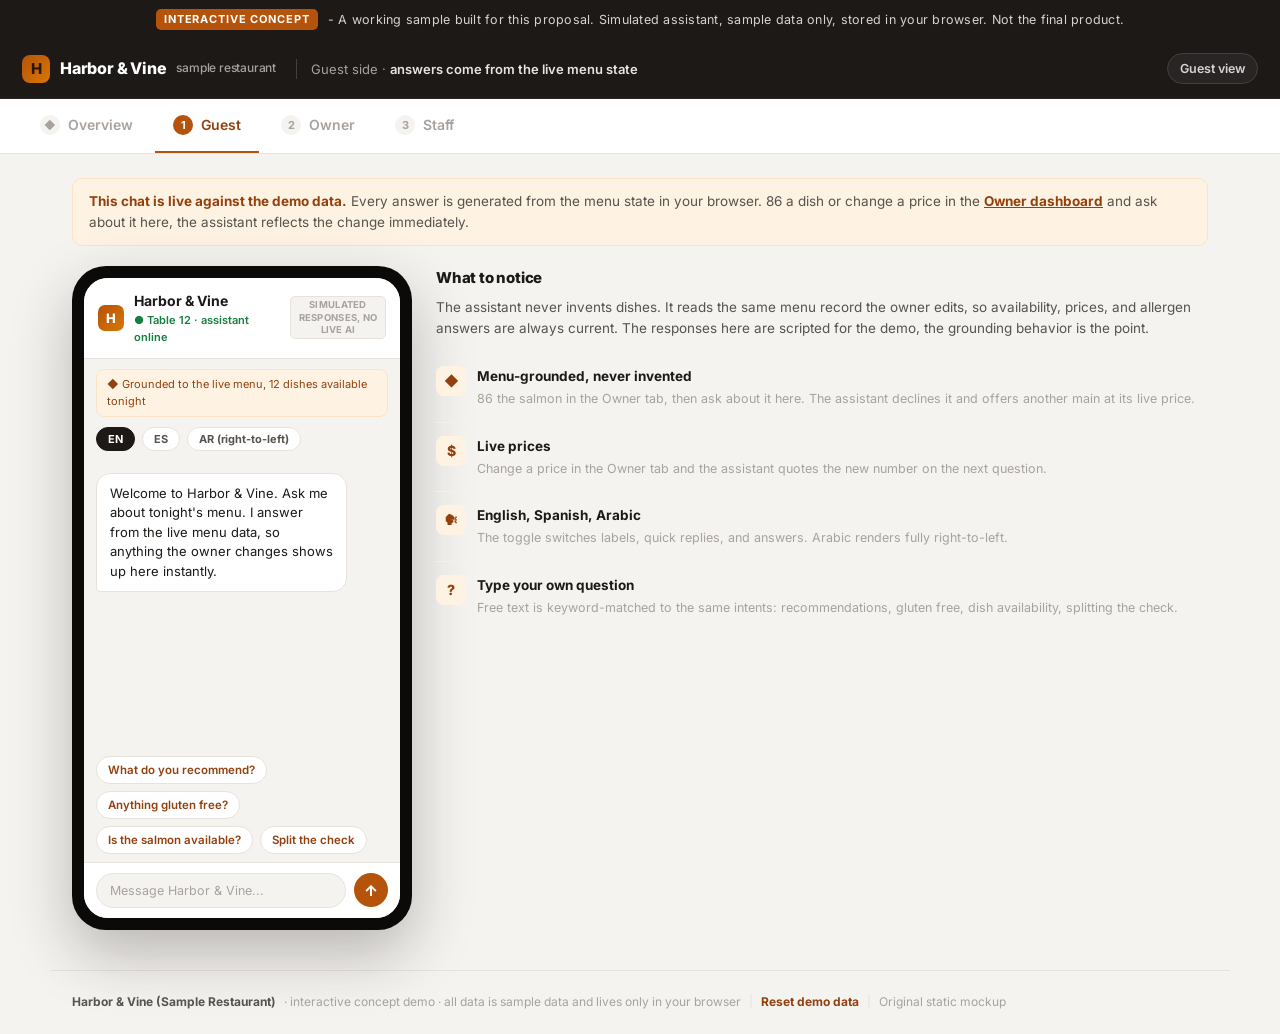
==== guest.html @ 10cc9300 "Upgrade static mockup to working interactive demo app Guest assistant, owner dashboard, and staff fe" ====
<!DOCTYPE html>
<html lang="en">
<head>
<meta charset="utf-8">
<meta name="viewport" content="width=device-width, initial-scale=1">
<title>AI Hospitality Assistant - Interactive Concept - Guest</title>
<link rel="preconnect" href="https://fonts.googleapis.com">
<link rel="preconnect" href="https://fonts.gstatic.com" crossorigin>
<link href="https://fonts.googleapis.com/css2?family=Inter:wght@400;500;600;700;800&display=swap" rel="stylesheet">
<link rel="stylesheet" href="shared/styles.css">
</head>
<body>

<div class="banner"><span class="pill">Interactive concept</span> - A working sample built for this proposal. Simulated assistant, sample data only, stored in your browser. Not the final product.</div>

<div class="top">
  <div class="logo"><span class="mark">H</span> Harbor &amp; Vine <span class="sub">sample restaurant</span></div>
  <div class="ctx">Guest side · <b>answers come from the live menu state</b></div>
  <div class="right"><span class="role">Guest view</span></div>
</div>

<nav class="tabs">
  <a class="tab" href="index.html"><span class="num">◆</span> Overview</a>
  <a class="tab on" href="guest.html"><span class="num">1</span> Guest</a>
  <a class="tab" href="owner.html"><span class="num">2</span> Owner</a>
  <a class="tab" href="staff.html"><span class="num">3</span> Staff</a>
</nav>

<div class="wrap">
  <div class="flow"><b>This chat is live against the demo data.</b> Every answer is generated from the menu state in your browser. 86 a dish or change a price in the <a href="owner.html" style="text-decoration:underline;"><b>Owner dashboard</b></a> and ask about it here, the assistant reflects the change immediately.</div>

  <div class="gcols">
    <div class="phone">
      <div class="screen">
        <div class="gbar">
          <span class="gm">H</span>
          <div><div class="gt">Harbor &amp; Vine</div><div class="gs" id="gStatus">● Table 12 · assistant online</div></div>
          <span class="sim" id="gSim">Simulated responses, no live AI</span>
        </div>
        <div class="ground" id="gGround">◆ Grounded to the live menu</div>
        <div class="langrow" id="gLangs">
          <button type="button" class="lang on" data-lang="en">EN</button>
          <button type="button" class="lang" data-lang="es">ES</button>
          <button type="button" class="lang" data-lang="ar">AR (right-to-left)</button>
        </div>
        <div class="chat" id="gChat" aria-live="polite"></div>
        <div class="chips" id="gChips"></div>
        <form class="ginput" id="gForm">
          <input type="text" id="gInput" autocomplete="off" placeholder="Message Harbor &amp; Vine..." aria-label="Message the assistant">
          <button type="submit" class="gsend" id="gSend" aria-label="Send">↑</button>
        </form>
      </div>
    </div>

    <div class="gside">
      <h3>What to notice</h3>
      <p>The assistant never invents dishes. It reads the same menu record the owner edits, so availability, prices, and allergen answers are always current. The responses here are scripted for the demo, the grounding behavior is the point.</p>
      <div class="feat"><span class="fi">◆</span><div class="fb"><b>Menu-grounded, never invented</b><span>86 the salmon in the Owner tab, then ask about it here. The assistant declines it and offers another main at its live price.</span></div></div>
      <div class="feat"><span class="fi">$</span><div class="fb"><b>Live prices</b><span>Change a price in the Owner tab and the assistant quotes the new number on the next question.</span></div></div>
      <div class="feat"><span class="fi">🗣</span><div class="fb"><b>English, Spanish, Arabic</b><span>The toggle switches labels, quick replies, and answers. Arabic renders fully right-to-left.</span></div></div>
      <div class="feat"><span class="fi">?</span><div class="fb"><b>Type your own question</b><span>Free text is keyword-matched to the same intents: recommendations, gluten free, dish availability, splitting the check.</span></div></div>
    </div>
  </div>
</div>

<div class="foot">
  <b>Harbor &amp; Vine (Sample Restaurant)</b> · interactive concept demo · all data is sample data and lives only in your browser
  <span class="sp">|</span> <a class="reset" href="#" data-reset-demo>Reset demo data</a>
  <span class="sp">|</span> <a href="legacy.html">Original static mockup</a>
</div>

<script src="shared/app.js"></script>
<script>
(function () {
  'use strict';

  var chat = document.getElementById('gChat');
  var chipsBox = document.getElementById('gChips');
  var form = document.getElementById('gForm');
  var input = document.getElementById('gInput');
  var langRow = document.getElementById('gLangs');
  var groundEl = document.getElementById('gGround');
  var statusEl = document.getElementById('gStatus');
  var simEl = document.getElementById('gSim');
  if (!chat || !chipsBox || !form || !input) { return; }

  var lang = 'en';

  /* ---------- Language pack ---------- */

  var I18N = {
    en: {
      dir: 'ltr',
      status: '● Table 12 · assistant online',
      sim: 'Simulated responses, no live AI',
      placeholder: 'Message Harbor & Vine...',
      grounded: function (n) { return '◆ Grounded to the live menu, ' + n + ' dishes available tonight'; },
      chips: [
        { label: 'What do you recommend?', intent: 'recommend' },
        { label: 'Anything gluten free?', intent: 'gluten' },
        { label: 'Is the salmon available?', intent: 'availSalmon' },
        { label: 'Split the check', intent: 'split' }
      ],
      greeting: 'Welcome to Harbor & Vine. Ask me about tonight\'s menu. I answer from the live menu data, so anything the owner changes shows up here instantly.',
      langSet: 'Language set to English.',
      recommend: function (m, s, d) {
        var out = 'Tonight I would go for the ' + m.n + ', ' + m.p + '. ' + m.d;
        if (s) { out += '\nTo start, the ' + s.n + ' (' + s.p + ') is a table favorite.'; }
        if (d) { out += ' A ' + d.n + ' (' + d.p + ') rounds it out nicely.'; }
        return out + '\nEverything I mention is on the live menu right now.';
      },
      recommendEmpty: function (list) { return 'The kitchen is running a limited menu right now. Here is what is available: ' + list + '.'; },
      gluten: function (list) { return 'Yes. Checking the live menu, these are gluten free tonight: ' + list + '. For a celiac level sensitivity, your server can confirm prep details with the kitchen.'; },
      glutenEmpty: 'I checked the live menu and nothing gluten free is available right now, sorry. Please check back with your server.',
      menuEmpty: 'Tonight the kitchen has paused the full menu. Please check with your server, or use "Reset demo data" in the footer to restore the sample menu.',
      availYes: function (i) { return 'Yes, the ' + i.n + ' is available tonight at ' + i.p + '. ' + i.d; },
      availNo: function (i, alt) { return 'I am sorry, the ' + i.n + ' is not available tonight. The kitchen took it off the live menu. From the same section, the ' + alt.n + ' (' + alt.p + ') is a great pick instead.'; },
      availNoAlt: function (i) { return 'I am sorry, the ' + i.n + ' is not available tonight and that section is running low. Would you like a recommendation from the rest of the menu?'; },
      split: 'Of course. I can split the check evenly or by seat. In this demo that hands off to your server, but in the full product you would confirm the split and pay right here.',
      fallback: 'This is a scripted demo, so I only cover a few topics: recommendations, gluten free options, whether a specific dish is available, and splitting the check. Try one of the buttons below.'
    },
    es: {
      dir: 'ltr',
      status: '● Mesa 12 · asistente en línea',
      sim: 'Respuestas simuladas, sin IA en vivo',
      placeholder: 'Escriba a Harbor & Vine...',
      grounded: function (n) { return '◆ Conectado al menú en vivo, ' + n + ' platos disponibles esta noche'; },
      chips: [
        { label: '¿Qué me recomienda?', intent: 'recommend' },
        { label: '¿Hay platos sin gluten?', intent: 'gluten' },
        { label: '¿Está disponible el salmón?', intent: 'availSalmon' },
        { label: 'Dividir la cuenta', intent: 'split' }
      ],
      greeting: 'Bienvenido a Harbor & Vine. Pregúnteme por el menú de esta noche. Respondo con los datos del menú en vivo, así que cualquier cambio del dueño aparece aquí al instante.',
      langSet: 'Idioma cambiado a español.',
      recommend: function (m, s, d) {
        var out = 'Esta noche le recomendaría ' + m.n + ', ' + m.p + '. ' + m.d;
        if (s) { out += '\nPara empezar, ' + s.n + ' (' + s.p + ') es de los favoritos.'; }
        if (d) { out += ' Y ' + d.n + ' (' + d.p + ') acompaña muy bien.'; }
        return out + '\nTodo lo que menciono está en el menú en vivo ahora mismo.';
      },
      recommendEmpty: function (list) { return 'La cocina tiene un menú limitado en este momento. Esto es lo que hay disponible: ' + list + '.'; },
      gluten: function (list) { return 'Sí. Según el menú en vivo, estos platos no llevan gluten esta noche: ' + list + '. Si su sensibilidad es alta, su mesero puede confirmar la preparación con la cocina.'; },
      glutenEmpty: 'Revisé el menú en vivo y por ahora no hay platos sin gluten disponibles, lo siento. Consulte con su mesero.',
      menuEmpty: 'La cocina pausó el menú completo esta noche. Consulte con su mesero o use "Reset demo data" en el pie de página para restaurar el menú de muestra.',
      availYes: function (i) { return 'Sí, ' + i.n + ' está disponible esta noche por ' + i.p + '. ' + i.d; },
      availNo: function (i, alt) { return 'Lo siento, ' + i.n + ' no está disponible esta noche. La cocina lo retiró del menú en vivo. De la misma sección, ' + alt.n + ' (' + alt.p + ') es una excelente opción.'; },
      availNoAlt: function (i) { return 'Lo siento, ' + i.n + ' no está disponible esta noche y esa sección está casi agotada. ¿Le doy una recomendación del resto del menú?'; },
      split: 'Claro. Puedo dividir la cuenta en partes iguales o por persona. En esta demo eso pasa a su mesero, pero en el producto final confirmaría la división y pagaría aquí mismo.',
      fallback: 'Esta es una demo con guion, así que solo cubro algunos temas: recomendaciones, opciones sin gluten, la disponibilidad de un plato y dividir la cuenta. Pruebe uno de los botones.'
    },
    ar: {
      dir: 'rtl',
      status: '● طاولة 12 · المساعد متصل',
      sim: 'ردود محاكاة، بدون ذكاء اصطناعي مباشر',
      placeholder: 'اكتب رسالة إلى Harbor & Vine...',
      grounded: function (n) { return '◆ متصل بالقائمة المباشرة، ' + n + ' طبقا متوفرا الليلة'; },
      chips: [
        { label: 'بماذا تنصحني؟', intent: 'recommend' },
        { label: 'هل توجد أطباق خالية من الغلوتين؟', intent: 'gluten' },
        { label: 'هل السلمون متوفر؟', intent: 'availSalmon' },
        { label: 'تقسيم الفاتورة', intent: 'split' }
      ],
      greeting: 'أهلا بك في Harbor & Vine. اسألني عن قائمة الليلة. أجيب من بيانات القائمة المباشرة، فأي تغيير يجريه المالك يظهر هنا فورا.',
      langSet: 'تم تغيير اللغة إلى العربية.',
      recommend: function (m, s, d) {
        var out = 'أنصحك الليلة بطبق ' + m.n + ' بسعر ' + m.p + '. ' + m.d;
        if (s) { out += '\nوللبداية، ' + s.n + ' (' + s.p + ') من الأطباق المفضلة.'; }
        if (d) { out += ' ويناسبها ' + d.n + ' (' + d.p + ').'; }
        return out + '\nكل ما أذكره موجود في القائمة المباشرة الآن.';
      },
      recommendEmpty: function (list) { return 'المطبخ يعمل بقائمة محدودة حاليا. هذا ما هو متوفر الآن: ' + list + '.'; },
      gluten: function (list) { return 'نعم. بحسب القائمة المباشرة، هذه الأطباق خالية من الغلوتين الليلة: ' + list + '. وإذا كانت حساسيتك شديدة، يمكن للنادل تأكيد طريقة التحضير مع المطبخ.'; },
      glutenEmpty: 'راجعت القائمة المباشرة ولا يوجد حاليا طبق خال من الغلوتين، عذرا. يرجى سؤال النادل.',
      menuEmpty: 'أوقف المطبخ القائمة بالكامل الليلة. يرجى مراجعة النادل، أو استخدام "Reset demo data" أسفل الصفحة لاستعادة القائمة التجريبية.',
      availYes: function (i) { return 'نعم، ' + i.n + ' متوفر الليلة بسعر ' + i.p + '. ' + i.d; },
      availNo: function (i, alt) { return 'عذرا، ' + i.n + ' غير متوفر الليلة، فقد أزاله المطبخ من القائمة المباشرة. من القسم نفسه، أقترح عليك ' + alt.n + ' (' + alt.p + ') كخيار ممتاز.'; },
      availNoAlt: function (i) { return 'عذرا، ' + i.n + ' غير متوفر الليلة وهذا القسم شبه منتهٍ. هل تود توصية من بقية القائمة؟'; },
      split: 'بالتأكيد. يمكنني تقسيم الفاتورة بالتساوي أو حسب كل شخص. في هذه النسخة التجريبية يتولى النادل ذلك، أما في المنتج النهائي فستؤكد التقسيم وتدفع هنا مباشرة.',
      fallback: 'هذه نسخة تجريبية بردود مبرمجة، لذا أغطي مواضيع محددة فقط: التوصيات، الخيارات الخالية من الغلوتين، توفر طبق معين، وتقسيم الفاتورة. جرب أحد الأزرار أدناه.'
    }
  };

  /* ---------- Small helpers ---------- */

  function L() { return I18N[lang] || I18N.en; }

  function itemView(item) {
    return {
      n: (item.name && (item.name[lang] || item.name.en)) || '',
      d: (item.desc && (item.desc[lang] || item.desc.en)) || '',
      p: HV.fmtPrice(item.price)
    };
  }

  function listNames(items, max) {
    var parts = [];
    for (var i = 0; i < items.length && i < max; i++) {
      var v = itemView(items[i]);
      parts.push(v.n + ' (' + v.p + ')');
    }
    return parts.join(', ');
  }

  function availItems(state) {
    var out = [];
    for (var i = 0; i < state.menu.length; i++) {
      if (state.menu[i].available) { out.push(state.menu[i]); }
    }
    return out;
  }

  function byCategory(items, cat) {
    var out = [];
    for (var i = 0; i < items.length; i++) {
      if (items[i].category === cat) { out.push(items[i]); }
    }
    return out;
  }

  function pickFeaturedFirst(items) {
    for (var i = 0; i < items.length; i++) { if (items[i].featured) { return items[i]; } }
    return items.length ? items[0] : null;
  }

  /* ---------- Reply builders, always read fresh live state ---------- */

  function replyRecommend() {
    var state = HV.load();
    var avail = availItems(state);
    var main = pickFeaturedFirst(byCategory(avail, 'Mains'));
    if (!main) {
      if (!avail.length) { return L().menuEmpty; }
      return L().recommendEmpty(listNames(avail, 4));
    }
    var starter = pickFeaturedFirst(byCategory(avail, 'Starters'));
    var drink = pickFeaturedFirst(byCategory(avail, 'Drinks'));
    return L().recommend(itemView(main), starter ? itemView(starter) : null, drink ? itemView(drink) : null);
  }

  function replyGluten() {
    var state = HV.load();
    var avail = availItems(state);
    var gf = [];
    for (var i = 0; i < avail.length; i++) {
      var al = avail[i].allergens || [];
      var has = false;
      for (var j = 0; j < al.length; j++) { if (al[j] === 'gluten') { has = true; break; } }
      if (!has) { gf.push(avail[i]); }
    }
    if (!gf.length) { return L().glutenEmpty; }
    return L().gluten(listNames(gf, 5));
  }

  function replyAvail(itemId) {
    var state = HV.load();
    var item = HV.getItem(state, itemId);
    if (!item) { return L().fallback; }
    var v = itemView(item);
    if (item.available) { return L().availYes(v); }
    var sameCat = byCategory(availItems(state), item.category);
    var alt = pickFeaturedFirst(sameCat);
    if (alt) { return L().availNo(v, itemView(alt)); }
    return L().availNoAlt(v);
  }

  /* ---------- Free text intent matching ---------- */

  function containsAny(t, arr) {
    for (var i = 0; i < arr.length; i++) {
      if (t.indexOf(arr[i]) !== -1) { return true; }
    }
    return false;
  }

  var KW = {
    gluten: ['gluten', 'غلوتين', 'جلوتين'],
    split: ['split', 'divid', 'separ', 'check please', 'the check', 'the bill', 'la cuenta', 'تقسيم', 'نقسم', 'فاتورة', 'الحساب'],
    recommend: ['recommend', 'suggest', 'what should', 'popular', 'best', 'good tonight', 'what is good', "what's good", 'recomiend', 'recomend', 'suger', 'sugier', 'que me', 'qué me', 'mejor', 'توصي', 'تنصح', 'اقترح', 'أفضل', 'الأفضل']
  };

  function findDish(text) {
    var state = HV.load();
    for (var i = 0; i < state.menu.length; i++) {
      var kws = state.menu[i].kw || [];
      for (var j = 0; j < kws.length; j++) {
        if (text.indexOf(kws[j].toLowerCase()) !== -1) { return state.menu[i]; }
      }
    }
    return null;
  }

  function replyForText(text) {
    var t = (text || '').toLowerCase();
    if (containsAny(t, KW.gluten)) { return replyGluten(); }
    if (containsAny(t, KW.split)) { return L().split; }
    var dish = findDish(t);
    if (dish) { return replyAvail(dish.id); }
    if (containsAny(t, KW.recommend)) { return replyRecommend(); }
    if (/(^|\s)(hello|hi|hey|hola|buenas)(\s|!|\?|\.|,|$)/.test(t) || t.indexOf('مرحبا') !== -1 || t.indexOf('أهلا') !== -1 || t.indexOf('السلام') !== -1) { return L().greeting; }
    return L().fallback;
  }

  function replyForIntent(intent) {
    if (intent === 'recommend') { return replyRecommend(); }
    if (intent === 'gluten') { return replyGluten(); }
    if (intent === 'availSalmon') { return replyAvail('salmon'); }
    if (intent === 'split') { return L().split; }
    return L().fallback;
  }

  /* ---------- Chat rendering ---------- */

  function addBubble(kind, text) {
    var el = document.createElement('div');
    el.className = 'b ' + kind;
    el.textContent = text;
    chat.appendChild(el);
    chat.scrollTop = chat.scrollHeight;
    return el;
  }

  var busy = false;
  function respond(makeReply) {
    busy = true;
    var t = document.createElement('div');
    t.className = 'typing';
    t.innerHTML = '<i></i><i></i><i></i>';
    chat.appendChild(t);
    chat.scrollTop = chat.scrollHeight;
    window.setTimeout(function () {
      var text;
      try { text = makeReply(); } catch (e) { text = L().fallback; }
      if (t.parentNode) { t.parentNode.removeChild(t); }
      addBubble('ai', text);
      busy = false;
    }, 650);
  }

  function sendUser(text, makeReply) {
    if (busy || !text) { return; }
    addBubble('me', text);
    respond(makeReply);
  }

  /* ---------- UI language ---------- */

  function renderChips() {
    chipsBox.innerHTML = '';
    var defs = L().chips;
    for (var i = 0; i < defs.length; i++) {
      (function (def) {
        var btn = document.createElement('button');
        btn.type = 'button';
        btn.className = 'chip';
        btn.textContent = def.label;
        btn.addEventListener('click', function () {
          sendUser(def.label, function () { return replyForIntent(def.intent); });
        });
        chipsBox.appendChild(btn);
      })(defs[i]);
    }
  }

  function renderGround() {
    if (!groundEl) { return; }
    var n = 0;
    try { n = availItems(HV.load()).length; } catch (e) { n = 0; }
    groundEl.textContent = L().grounded(n);
  }

  function applyLang(next, announce) {
    lang = next;
    var pack = L();
    var dir = pack.dir;
    chat.setAttribute('dir', dir);
    chipsBox.setAttribute('dir', dir);
    input.setAttribute('dir', dir);
    if (groundEl) { groundEl.setAttribute('dir', dir); }
    input.placeholder = pack.placeholder;
    if (statusEl) { statusEl.textContent = pack.status; }
    if (simEl) { simEl.textContent = pack.sim; }
    renderChips();
    renderGround();
    var btns = langRow ? langRow.querySelectorAll('.lang') : [];
    for (var i = 0; i < btns.length; i++) {
      btns[i].classList.toggle('on', btns[i].getAttribute('data-lang') === next);
    }
    if (announce) { addBubble('ai', pack.langSet); }
  }

  if (langRow) {
    langRow.addEventListener('click', function (ev) {
      var btn = ev.target && ev.target.closest ? ev.target.closest('.lang') : null;
      if (!btn) { return; }
      var next = btn.getAttribute('data-lang');
      if (next && next !== lang) { applyLang(next, true); }
    });
  }

  form.addEventListener('submit', function (ev) {
    ev.preventDefault();
    var text = input.value.replace(/^\s+|\s+$/g, '');
    if (!text) { return; }
    input.value = '';
    sendUser(text, function () { return replyForText(text); });
  });

  /* Live count updates when the owner changes things in another tab. */
  HV.onChange(function () { renderGround(); });

  /* ---------- Boot ---------- */
  applyLang('en', false);
  addBubble('ai', L().greeting);
})();
</script>
</body>
</html>
---- shared/styles.css ----
/* Harbor & Vine, interactive concept demo. Shared styles for all pages. */

:root{
  --bg:#1c1917;--panel:#ffffff;--app:#f5f3f0;--line:#e7e2db;
  --ink:#1c1917;--ink2:#57534e;--ink3:#a8a29e;
  --accent:#b45309;--accent-d:#92400e;--accent-soft:#fef3e2;
  --gold:#d97706;
  --ok:#15803d;--ok-bg:#f0fdf4;
  --warn:#b45309;--warn-bg:#fffbeb;
  --crit:#b91c1c;--crit-bg:#fef2f2;
  --info:#0e7490;--info-bg:#ecfeff;
  --font:'Inter',system-ui,Segoe UI,sans-serif;
}
*{box-sizing:border-box;margin:0;padding:0;}
body{font-family:var(--font);background:var(--app);color:var(--ink);font-size:14px;line-height:1.55;-webkit-font-smoothing:antialiased;}
a{color:inherit;text-decoration:none;}
button{font-family:var(--font);}

/* ===== Concept banner ===== */
.banner{background:var(--bg);color:#d6d3d1;font-size:12.5px;letter-spacing:.02em;text-align:center;padding:9px 16px;}
.banner b{color:#fff;}
.banner .pill{display:inline-block;background:var(--accent);color:#fff;font-weight:700;font-size:11px;letter-spacing:.08em;text-transform:uppercase;padding:2px 8px;border-radius:5px;margin-right:6px;vertical-align:1px;}

/* ===== Top bar ===== */
.top{display:flex;align-items:center;gap:14px;background:var(--bg);color:#e7e5e4;padding:14px 22px;border-bottom:1px solid #292524;flex-wrap:wrap;}
.logo{display:flex;align-items:center;gap:10px;font-weight:800;font-size:16px;color:#fff;letter-spacing:-.2px;}
.logo .mark{width:28px;height:28px;border-radius:8px;background:linear-gradient(135deg,var(--accent),var(--gold));display:grid;place-items:center;color:#2b1608;font-size:15px;font-weight:800;}
.logo .sub{font-weight:500;color:#a8a29e;font-size:12px;}
.top .ctx{margin-left:6px;padding-left:14px;border-left:1px solid #44403c;color:#a8a29e;font-size:13px;}
.top .ctx b{color:#e7e5e4;font-weight:600;}
.top .right{margin-left:auto;display:flex;align-items:center;gap:14px;color:#a8a29e;font-size:12.5px;}
.top .role{background:#292524;border:1px solid #44403c;border-radius:999px;padding:5px 12px;color:#d6d3d1;font-weight:600;}
@media(max-width:560px){.top .ctx{display:none;}.top{padding:12px 16px;}}

/* ===== Nav tabs (links) ===== */
.tabs{display:flex;gap:4px;background:#fff;border-bottom:1px solid var(--line);padding:0 22px;position:sticky;top:0;z-index:20;overflow-x:auto;}
.tabs a.tab{padding:15px 18px;font-weight:600;font-size:14px;color:var(--ink3);border-bottom:2.5px solid transparent;transition:.15s;display:flex;align-items:center;gap:8px;white-space:nowrap;}
.tabs a.tab:hover{color:var(--ink2);}
.tabs a.tab:focus-visible{outline:2px solid var(--accent);outline-offset:-2px;border-radius:6px;}
.tabs a.tab.on{color:var(--accent-d);border-bottom-color:var(--accent);}
.tabs .num{width:20px;height:20px;border-radius:50%;background:var(--app);display:grid;place-items:center;font-size:11px;font-weight:700;color:var(--ink3);}
.tabs a.tab.on .num{background:var(--accent);color:#fff;}
@media(max-width:560px){.tabs{padding:0 10px;}.tabs a.tab{padding:13px 12px;font-size:13px;}}

/* ===== Layout ===== */
.wrap{max-width:1180px;margin:0 auto;padding:24px 22px 40px;}
@media(max-width:560px){.wrap{padding:16px 12px 32px;}}
.flow{color:var(--ink2);font-size:13.5px;margin:0 0 20px;padding:12px 16px;background:var(--accent-soft);border:1px solid #fbe3c4;border-radius:10px;}
.flow b{color:var(--accent-d);}

.card{background:var(--panel);border:1px solid var(--line);border-radius:14px;box-shadow:0 1px 2px rgba(28,25,23,.04);}
.card .hd{padding:16px 20px;border-bottom:1px solid var(--line);display:flex;align-items:center;gap:10px;flex-wrap:wrap;}
.card .hd h2{font-size:13px;font-weight:700;letter-spacing:.03em;text-transform:uppercase;color:var(--ink2);}
.card .hd .count{margin-left:auto;font-size:12px;font-weight:600;color:var(--ink3);}

/* ===== Overview launcher ===== */
.hero{max-width:760px;margin:6px auto 26px;text-align:center;}
.hero h1{font-size:26px;font-weight:800;letter-spacing:-.4px;margin-bottom:10px;}
.hero p{color:var(--ink2);font-size:14.5px;}
.launch{display:grid;grid-template-columns:repeat(3,1fr);gap:16px;margin-bottom:22px;}
@media(max-width:860px){.launch{grid-template-columns:1fr;}}
a.lcard{display:block;background:var(--panel);border:1px solid var(--line);border-radius:14px;padding:22px 20px;transition:.15s;box-shadow:0 1px 2px rgba(28,25,23,.04);}
a.lcard:hover{border-color:var(--accent);box-shadow:0 8px 24px rgba(180,83,9,.12);transform:translateY(-2px);}
a.lcard:focus-visible{outline:2px solid var(--accent);outline-offset:2px;}
.lcard .lic{width:42px;height:42px;border-radius:11px;background:var(--accent-soft);color:var(--accent-d);display:grid;place-items:center;font-weight:800;font-size:18px;margin-bottom:12px;}
.lcard h3{font-size:16px;font-weight:800;letter-spacing:-.2px;margin-bottom:5px;}
.lcard p{color:var(--ink2);font-size:13px;margin-bottom:12px;}
.lcard .go{font-weight:700;font-size:13px;color:var(--accent-d);}
.try{background:var(--panel);border:1px solid var(--line);border-radius:14px;padding:18px 20px;}
.try h4{font-size:13px;font-weight:700;letter-spacing:.03em;text-transform:uppercase;color:var(--ink2);margin-bottom:10px;}
.try ol{margin-left:20px;color:var(--ink2);font-size:13.5px;}
.try ol li{margin-bottom:6px;}
.try b{color:var(--accent-d);}

/* ===== Guest phone ===== */
.gcols{display:grid;grid-template-columns:340px 1fr;gap:24px;align-items:start;}
@media(max-width:860px){.gcols{grid-template-columns:1fr;}}
.phone{background:#0c0a09;border-radius:34px;padding:12px;box-shadow:0 24px 60px rgba(28,25,23,.28);max-width:340px;margin:0 auto;width:100%;}
@media(max-width:400px){.phone{border-radius:24px;padding:8px;}}
.screen{background:var(--app);border-radius:24px;overflow:hidden;display:flex;flex-direction:column;height:640px;}
.gbar{background:#fff;padding:12px 14px;border-bottom:1px solid var(--line);display:flex;align-items:center;gap:10px;}
.gbar .gm{width:26px;height:26px;border-radius:7px;background:linear-gradient(135deg,var(--accent),var(--gold));display:grid;place-items:center;color:#fff;font-weight:800;font-size:13px;flex:0 0 26px;}
.gbar .gt{font-weight:700;font-size:14px;}
.gbar .gs{font-size:11px;color:var(--ok);font-weight:600;}
.gbar .sim{margin-left:auto;font-size:9.5px;font-weight:700;letter-spacing:.03em;text-transform:uppercase;color:var(--ink3);background:var(--app);border:1px solid var(--line);border-radius:5px;padding:2px 6px;text-align:center;max-width:96px;line-height:1.3;}
.ground{margin:10px 12px 0;font-size:11px;color:var(--accent-d);background:var(--accent-soft);border:1px solid #fbe3c4;border-radius:8px;padding:6px 10px;display:flex;align-items:center;gap:6px;}
.langrow{display:flex;gap:7px;margin:10px 12px;flex-wrap:wrap;}
button.lang{font-size:11px;font-weight:700;border:1px solid var(--line);background:#fff;color:var(--ink2);border-radius:999px;padding:4px 11px;cursor:pointer;transition:.15s;}
button.lang:hover{border-color:var(--ink3);}
button.lang:focus-visible{outline:2px solid var(--accent);outline-offset:1px;}
button.lang.on{background:var(--ink);color:#fff;border-color:var(--ink);}
.chat{flex:1;overflow-y:auto;padding:12px;display:flex;flex-direction:column;gap:10px;}
.b{max-width:86%;padding:10px 13px;border-radius:14px;font-size:13px;line-height:1.5;white-space:pre-line;}
.b.ai{background:#fff;border:1px solid var(--line);color:var(--ink);align-self:flex-start;border-bottom-left-radius:4px;}
.b.me{background:var(--accent);color:#fff;align-self:flex-end;border-bottom-right-radius:4px;}
.chat[dir="rtl"] .b.ai{border-bottom-left-radius:14px;border-bottom-right-radius:4px;}
.chat[dir="rtl"] .b.me{border-bottom-right-radius:14px;border-bottom-left-radius:4px;}
.typing{display:flex;gap:4px;align-items:center;background:#fff;border:1px solid var(--line);border-radius:14px;border-bottom-left-radius:4px;padding:12px 14px;align-self:flex-start;}
.chat[dir="rtl"] .typing{border-bottom-left-radius:14px;border-bottom-right-radius:4px;}
.typing i{width:6px;height:6px;border-radius:50%;background:var(--ink3);animation:blink 1s infinite;}
.typing i:nth-child(2){animation-delay:.18s;}
.typing i:nth-child(3){animation-delay:.36s;}
@keyframes blink{0%,80%,100%{opacity:.25;}40%{opacity:1;}}
.chips{display:flex;gap:7px;padding:8px 12px;flex-wrap:wrap;background:transparent;}
button.chip{font-size:11.5px;font-weight:600;border:1px solid var(--line);background:#fff;color:var(--accent-d);border-radius:999px;padding:6px 11px;cursor:pointer;transition:.15s;}
button.chip:hover{border-color:var(--accent);background:var(--accent-soft);}
button.chip:focus-visible{outline:2px solid var(--accent);outline-offset:1px;}
.ginput{background:#fff;border-top:1px solid var(--line);padding:10px 12px;display:flex;gap:8px;align-items:center;}
.ginput input{flex:1;min-width:0;background:var(--app);border:1px solid var(--line);border-radius:999px;padding:9px 13px;color:var(--ink);font-size:12.5px;font-family:var(--font);}
.ginput input:focus{outline:2px solid var(--accent);border-color:var(--accent);}
.ginput input::placeholder{color:var(--ink3);}
button.gsend{width:34px;height:34px;border-radius:50%;background:var(--accent);color:#fff;display:grid;place-items:center;font-weight:800;border:0;cursor:pointer;flex:0 0 34px;font-size:15px;}
button.gsend:hover{background:var(--accent-d);}
button.gsend:focus-visible{outline:2px solid var(--ink);outline-offset:2px;}
.gside h3{font-size:15px;font-weight:800;margin-bottom:8px;letter-spacing:-.2px;}
.gside p{color:var(--ink2);font-size:13.5px;margin-bottom:14px;}
.feat{display:flex;gap:11px;padding:13px 0;border-top:1px solid #f4f1ec;}
.feat:first-of-type{border-top:0;}
.feat .fi{width:30px;height:30px;border-radius:8px;background:var(--accent-soft);color:var(--accent-d);display:grid;place-items:center;font-weight:800;flex:0 0 30px;font-size:14px;}
.feat .fb b{display:block;font-size:13.5px;}
.feat .fb span{font-size:12.5px;color:var(--ink3);}

/* ===== Owner dashboard ===== */
.tiles{display:grid;grid-template-columns:repeat(4,1fr);gap:14px;margin-bottom:20px;}
@media(max-width:760px){.tiles{grid-template-columns:repeat(2,1fr);}}
.tile{background:var(--panel);border:1px solid var(--line);border-radius:12px;padding:16px 18px;}
.tile .n{font-size:24px;font-weight:800;letter-spacing:-.5px;line-height:1.15;color:var(--accent-d);word-break:break-word;}
.tile .l{font-size:11px;font-weight:600;letter-spacing:.04em;text-transform:uppercase;color:var(--ink3);margin-top:6px;}
.tile.ok .n{color:var(--ok);}
.tile.crit .n{color:var(--crit);}
.ocols{display:grid;grid-template-columns:1.5fr 1fr;gap:20px;align-items:start;}
@media(max-width:920px){.ocols{grid-template-columns:1fr;}}
.tblwrap{overflow-x:auto;}
table{width:100%;border-collapse:collapse;}
thead th{text-align:left;font-size:10.5px;font-weight:700;letter-spacing:.05em;text-transform:uppercase;color:var(--ink3);padding:12px 14px;border-bottom:1px solid var(--line);background:#faf8f5;white-space:nowrap;}
tbody td{padding:11px 14px;border-bottom:1px solid #f4f1ec;vertical-align:middle;font-size:13px;}
tbody tr:last-child td{border-bottom:0;}
tbody tr.is86 .dishc{color:var(--ink3);}
tbody tr.is86 .dishc .dnm{text-decoration:line-through;}
.dishc{font-weight:700;min-width:150px;}
.dishc .p{display:block;font-size:11.5px;color:var(--ink3);font-weight:500;}
.atag{display:inline-block;font-size:9.5px;font-weight:700;letter-spacing:.03em;text-transform:uppercase;color:var(--ink2);background:var(--app);border:1px solid var(--line);padding:1px 6px;border-radius:4px;margin:1px 2px 1px 0;}
input.price{width:74px;font-family:var(--font);font-weight:700;font-size:13px;color:var(--ink);border:1px solid transparent;background:transparent;border-radius:7px;padding:5px 7px;transition:.15s;}
input.price:hover{border-color:var(--line);background:#fff;}
input.price:focus{outline:none;border-color:var(--accent);background:#fff;box-shadow:0 0 0 2px rgba(180,83,9,.15);}
button.toggle{width:38px;height:22px;border-radius:999px;background:var(--ok);position:relative;display:inline-block;border:0;cursor:pointer;transition:.15s;vertical-align:middle;}
button.toggle.off{background:#d6d3d1;}
button.toggle i{position:absolute;top:2px;left:18px;width:18px;height:18px;border-radius:50%;background:#fff;transition:.15s;box-shadow:0 1px 2px rgba(0,0,0,.15);}
button.toggle.off i{left:2px;}
button.toggle:focus-visible{outline:2px solid var(--accent);outline-offset:2px;}
.avlbl{font-size:10px;font-weight:700;letter-spacing:.04em;text-transform:uppercase;margin-left:7px;vertical-align:middle;}
.avlbl.on{color:var(--ok);}
.avlbl.off{color:var(--crit);}
.chartbox{padding:16px 18px;}
.chartbox svg{display:block;width:100%;height:auto;}
.covrow{display:flex;align-items:center;gap:10px;padding:11px 18px;border-top:1px solid #f4f1ec;}
.covrow:first-of-type{border-top:0;}
.covrow .cl{font-weight:700;font-size:12px;width:70px;flex:0 0 70px;}
.covrow .bar{flex:1;height:8px;background:var(--app);border-radius:99px;overflow:hidden;}
.covrow .bar i{display:block;height:100%;background:var(--ok);border-radius:99px;}
.covrow .bar i.partial{background:var(--warn);}
.covrow .cv{font-size:12px;font-weight:700;color:var(--ink2);width:56px;text-align:right;flex:0 0 56px;}
.note{padding:12px 18px;font-size:12px;color:var(--ink3);border-top:1px solid #f4f1ec;}

/* ===== Staff feed ===== */
.feedwrap{max-width:760px;}
.simbar{display:flex;align-items:center;gap:12px;margin-bottom:16px;flex-wrap:wrap;}
button.btn{font-size:13px;font-weight:700;border:1px solid var(--line);background:#fff;color:var(--ink);border-radius:9px;padding:8px 16px;cursor:pointer;transition:.15s;}
button.btn:hover{border-color:var(--accent);color:var(--accent-d);}
button.btn:focus-visible{outline:2px solid var(--accent);outline-offset:1px;}
button.btn.primary{background:var(--accent);border-color:var(--accent);color:#fff;}
button.btn.primary:hover{background:var(--accent-d);color:#fff;}
.simstate{font-size:12.5px;font-weight:600;color:var(--ink3);display:flex;align-items:center;gap:6px;}
.simstate .dot{width:8px;height:8px;border-radius:50%;background:var(--ok);animation:pulse 1.6s infinite;}
.simstate.paused .dot{background:var(--ink3);animation:none;}
@keyframes pulse{0%,100%{opacity:1;}50%{opacity:.35;}}
.ev{padding:14px 18px;border-top:1px solid #f4f1ec;display:flex;gap:13px;align-items:flex-start;animation:slidein .3s ease;}
.ev:first-of-type{border-top:0;}
@keyframes slidein{from{opacity:0;transform:translateY(-6px);}to{opacity:1;transform:none;}}
.ev .ic{width:34px;height:34px;border-radius:9px;display:grid;place-items:center;font-weight:800;font-size:14px;flex:0 0 34px;}
.ev .ic.new{background:var(--info-bg);color:var(--info);}
.ev .ic.food{background:var(--accent-soft);color:var(--accent-d);}
.ev .ic.alert{background:var(--crit-bg);color:var(--crit);}
.ev .ic.ok{background:var(--ok-bg);color:var(--ok);}
.ev .et{font-weight:600;font-size:13.5px;}
.ev .es{font-size:12.5px;color:var(--ink3);margin-top:1px;}
.ev .time{margin-left:auto;font-size:11.5px;color:var(--ink3);white-space:nowrap;padding-left:8px;}
.ev .lng{display:inline-block;font-size:10px;font-weight:700;letter-spacing:.03em;text-transform:uppercase;color:var(--info);background:var(--info-bg);padding:1px 6px;border-radius:4px;margin-left:6px;}
.empty{padding:34px 20px;text-align:center;color:var(--ink3);font-size:13px;}
.empty b{display:block;color:var(--ink2);font-size:14px;margin-bottom:4px;}

/* ===== Footer ===== */
.foot{max-width:1180px;margin:0 auto;padding:22px;color:var(--ink3);font-size:12px;border-top:1px solid var(--line);display:flex;gap:8px;flex-wrap:wrap;align-items:center;}
.foot b{color:var(--ink2);}
.foot a.reset{color:var(--accent-d);font-weight:700;cursor:pointer;}
.foot a.reset:hover{text-decoration:underline;}
.foot .sp{color:var(--line);}
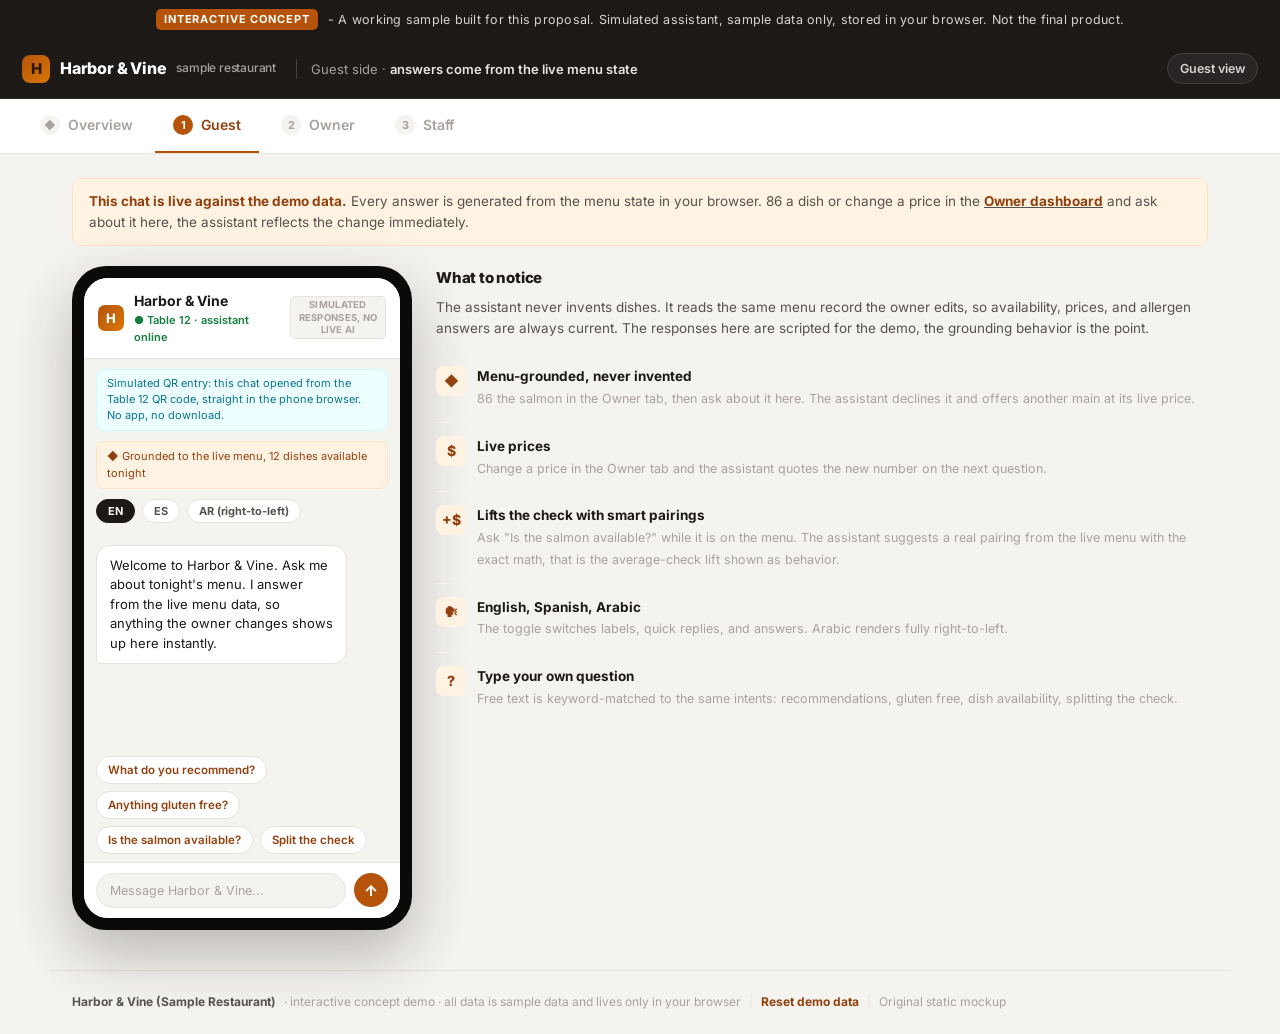
==== commit f8f028ab: "Add smart pairings, QR entry, daily priorities, and multi-tenant preview - Guest: smart-pairing bubb" ====
--- a/guest.html
+++ b/guest.html
@@ -37,6 +37,7 @@
           <div><div class="gt">Harbor &amp; Vine</div><div class="gs" id="gStatus">● Table 12 · assistant online</div></div>
           <span class="sim" id="gSim">Simulated responses, no live AI</span>
         </div>
+        <div class="qr" id="gQr">Simulated QR entry: this chat opened from the Table 12 QR code, straight in the phone browser. No app, no download.</div>
         <div class="ground" id="gGround">◆ Grounded to the live menu</div>
         <div class="langrow" id="gLangs">
           <button type="button" class="lang on" data-lang="en">EN</button>
@@ -57,6 +58,7 @@
       <p>The assistant never invents dishes. It reads the same menu record the owner edits, so availability, prices, and allergen answers are always current. The responses here are scripted for the demo, the grounding behavior is the point.</p>
       <div class="feat"><span class="fi">◆</span><div class="fb"><b>Menu-grounded, never invented</b><span>86 the salmon in the Owner tab, then ask about it here. The assistant declines it and offers another main at its live price.</span></div></div>
       <div class="feat"><span class="fi">$</span><div class="fb"><b>Live prices</b><span>Change a price in the Owner tab and the assistant quotes the new number on the next question.</span></div></div>
+      <div class="feat"><span class="fi">+$</span><div class="fb"><b>Lifts the check with smart pairings</b><span>Ask "Is the salmon available?" while it is on the menu. The assistant suggests a real pairing from the live menu with the exact math, that is the average-check lift shown as behavior.</span></div></div>
       <div class="feat"><span class="fi">🗣</span><div class="fb"><b>English, Spanish, Arabic</b><span>The toggle switches labels, quick replies, and answers. Arabic renders fully right-to-left.</span></div></div>
       <div class="feat"><span class="fi">?</span><div class="fb"><b>Type your own question</b><span>Free text is keyword-matched to the same intents: recommendations, gluten free, dish availability, splitting the check.</span></div></div>
     </div>
@@ -80,6 +82,7 @@
   var input = document.getElementById('gInput');
   var langRow = document.getElementById('gLangs');
   var groundEl = document.getElementById('gGround');
+  var qrEl = document.getElementById('gQr');
   var statusEl = document.getElementById('gStatus');
   var simEl = document.getElementById('gSim');
   if (!chat || !chipsBox || !form || !input) { return; }
@@ -94,6 +97,9 @@
       status: '● Table 12 · assistant online',
       sim: 'Simulated responses, no live AI',
       placeholder: 'Message Harbor & Vine...',
+      qr: 'Simulated QR entry: this chat opened from the Table 12 QR code, straight in the phone browser. No app, no download.',
+      pairLabel: function (p) { return 'Smart pairing +' + p; },
+      pairLine: function (a, from, to) { return 'Most guests add the ' + a.n + ' (' + a.p + ') with it. Shall I add one? That takes the order from ' + from + ' to ' + to + '.'; },
       grounded: function (n) { return '◆ Grounded to the live menu, ' + n + ' dishes available tonight'; },
       chips: [
         { label: 'What do you recommend?', intent: 'recommend' },
@@ -124,6 +130,9 @@
       status: '● Mesa 12 · asistente en línea',
       sim: 'Respuestas simuladas, sin IA en vivo',
       placeholder: 'Escriba a Harbor & Vine...',
+      qr: 'Entrada QR simulada: este chat se abrió desde el código QR de la Mesa 12, directo en el navegador del teléfono. Sin aplicación y sin descargas.',
+      pairLabel: function (p) { return 'Maridaje sugerido +' + p; },
+      pairLine: function (a, from, to) { return 'La mayoría lo acompaña con ' + a.n + ' (' + a.p + '). ¿Se lo agrego? El pedido pasaría de ' + from + ' a ' + to + '.'; },
       grounded: function (n) { return '◆ Conectado al menú en vivo, ' + n + ' platos disponibles esta noche'; },
       chips: [
         { label: '¿Qué me recomienda?', intent: 'recommend' },
@@ -154,6 +163,9 @@
       status: '● طاولة 12 · المساعد متصل',
       sim: 'ردود محاكاة، بدون ذكاء اصطناعي مباشر',
       placeholder: 'اكتب رسالة إلى Harbor & Vine...',
+      qr: 'محاكاة الدخول عبر رمز QR: فتحت هذه المحادثة من رمز الطاولة 12 مباشرة في متصفح الهاتف. بدون تطبيق وبدون تنزيل.',
+      pairLabel: function (p) { return 'إضافة مقترحة +' + p; },
+      pairLine: function (a, from, to) { return 'معظم الضيوف يطلبون معه ' + a.n + ' (' + a.p + '). هل أضيفه لك؟ سيصبح الطلب من ' + from + ' إلى ' + to + '.'; },
       grounded: function (n) { return '◆ متصل بالقائمة المباشرة، ' + n + ' طبقا متوفرا الليلة'; },
       chips: [
         { label: 'بماذا تنصحني؟', intent: 'recommend' },
@@ -252,12 +264,26 @@
     return L().gluten(listNames(gf, 5));
   }
 
+  /* Smart pairings: each main maps to a real dish on the same live menu. The
+     pairing only shows when both dishes are actually available right now. */
+  var PAIR = { salmon: 'lemonade', shortrib: 'cornribs', tagine: 'hibiscus', chicken: 'lemonade', risotto: 'hibiscus' };
+
   function replyAvail(itemId) {
     var state = HV.load();
     var item = HV.getItem(state, itemId);
     if (!item) { return L().fallback; }
     var v = itemView(item);
-    if (item.available) { return L().availYes(v); }
+    if (item.available) {
+      var out = { text: L().availYes(v) };
+      var pairItem = PAIR[item.id] ? HV.getItem(state, PAIR[item.id]) : null;
+      if (pairItem && pairItem.available) {
+        out.pair = {
+          label: L().pairLabel(HV.fmtPrice(pairItem.price)),
+          text: L().pairLine(itemView(pairItem), HV.fmtPrice(item.price), HV.fmtPrice(item.price + pairItem.price))
+        };
+      }
+      return out;
+    }
     var sameCat = byCategory(availItems(state), item.category);
     var alt = pickFeaturedFirst(sameCat);
     if (alt) { return L().availNo(v, itemView(alt)); }
@@ -320,6 +346,19 @@
     return el;
   }
 
+  /* A pairing renders as its own labeled bubble, so the check-lift moment is visible. */
+  function addPairBubble(p) {
+    var el = document.createElement('div');
+    el.className = 'b ai pairb';
+    var tag = document.createElement('span');
+    tag.className = 'ptag';
+    tag.textContent = p.label;
+    el.appendChild(tag);
+    el.appendChild(document.createTextNode(p.text));
+    chat.appendChild(el);
+    chat.scrollTop = chat.scrollHeight;
+  }
+
   var busy = false;
   function respond(makeReply) {
     busy = true;
@@ -329,10 +368,15 @@
     chat.appendChild(t);
     chat.scrollTop = chat.scrollHeight;
     window.setTimeout(function () {
-      var text;
-      try { text = makeReply(); } catch (e) { text = L().fallback; }
+      var out;
+      try { out = makeReply(); } catch (e) { out = L().fallback; }
       if (t.parentNode) { t.parentNode.removeChild(t); }
-      addBubble('ai', text);
+      if (out && typeof out === 'object') {
+        addBubble('ai', out.text);
+        if (out.pair) { addPairBubble(out.pair); }
+      } else {
+        addBubble('ai', out);
+      }
       busy = false;
     }, 650);
   }
@@ -377,6 +421,7 @@
     chipsBox.setAttribute('dir', dir);
     input.setAttribute('dir', dir);
     if (groundEl) { groundEl.setAttribute('dir', dir); }
+    if (qrEl) { qrEl.setAttribute('dir', dir); qrEl.textContent = pack.qr; }
     input.placeholder = pack.placeholder;
     if (statusEl) { statusEl.textContent = pack.status; }
     if (simEl) { simEl.textContent = pack.sim; }
--- a/shared/styles.css
+++ b/shared/styles.css
@@ -189,6 +189,32 @@
 .empty{padding:34px 20px;text-align:center;color:var(--ink3);font-size:13px;}
 .empty b{display:block;color:var(--ink2);font-size:14px;margin-bottom:4px;}
 
+/* ===== Guest: simulated QR entry strip ===== */
+.qr{margin:10px 12px 0;font-size:11px;color:var(--info);background:var(--info-bg);border:1px solid #cffafe;border-radius:8px;padding:6px 10px;line-height:1.45;}
+
+/* ===== Guest: smart pairing bubble ===== */
+.b.ai.pairb{border-color:#fbe3c4;background:var(--accent-soft);}
+.ptag{display:block;font-size:9.5px;font-weight:800;letter-spacing:.06em;text-transform:uppercase;color:var(--accent-d);margin-bottom:4px;}
+
+/* ===== Owner: daily priorities ===== */
+.prio{display:flex;gap:10px;align-items:flex-start;padding:11px 18px;border-top:1px solid #f4f1ec;font-size:13px;color:var(--ink);cursor:pointer;}
+.prio:first-of-type{border-top:0;}
+.prio input{margin-top:2px;accent-color:var(--accent);width:15px;height:15px;flex:0 0 15px;cursor:pointer;}
+.prio.done span{color:var(--ink3);text-decoration:line-through;}
+.prio.auto{cursor:default;color:var(--ink2);}
+.abadge{font-size:9px;font-weight:800;letter-spacing:.06em;text-transform:uppercase;color:var(--warn);background:var(--warn-bg);border:1px solid #fde68a;border-radius:4px;padding:1px 6px;flex:0 0 auto;margin-top:2px;}
+
+/* ===== Owner: multi-tenant preview bar ===== */
+.tenantbar{background:var(--panel);border:1px solid var(--line);border-radius:14px;padding:14px 18px;margin:0 0 20px;display:flex;flex-wrap:wrap;gap:10px 14px;align-items:center;box-shadow:0 1px 2px rgba(28,25,23,.04);}
+.tenantbar .tlab{font-size:12.5px;color:var(--ink2);min-width:0;}
+.tenantbar .tlab b{color:var(--ink);}
+.tbtns{display:flex;gap:8px;flex-wrap:wrap;}
+button.tbtn{font-size:12.5px;font-weight:700;border:1px solid var(--line);background:#fff;color:var(--ink2);border-radius:999px;padding:6px 14px;cursor:pointer;transition:.15s;}
+button.tbtn:hover{border-color:var(--accent);color:var(--accent-d);}
+button.tbtn.on{background:var(--ink);border-color:var(--ink);color:#fff;}
+button.tbtn:focus-visible{outline:2px solid var(--accent);outline-offset:1px;}
+.tenantbar .tnote{flex-basis:100%;font-size:11.5px;color:var(--ink3);}
+
 /* ===== Footer ===== */
 .foot{max-width:1180px;margin:0 auto;padding:22px;color:var(--ink3);font-size:12px;border-top:1px solid var(--line);display:flex;gap:8px;flex-wrap:wrap;align-items:center;}
 .foot b{color:var(--ink2);}
